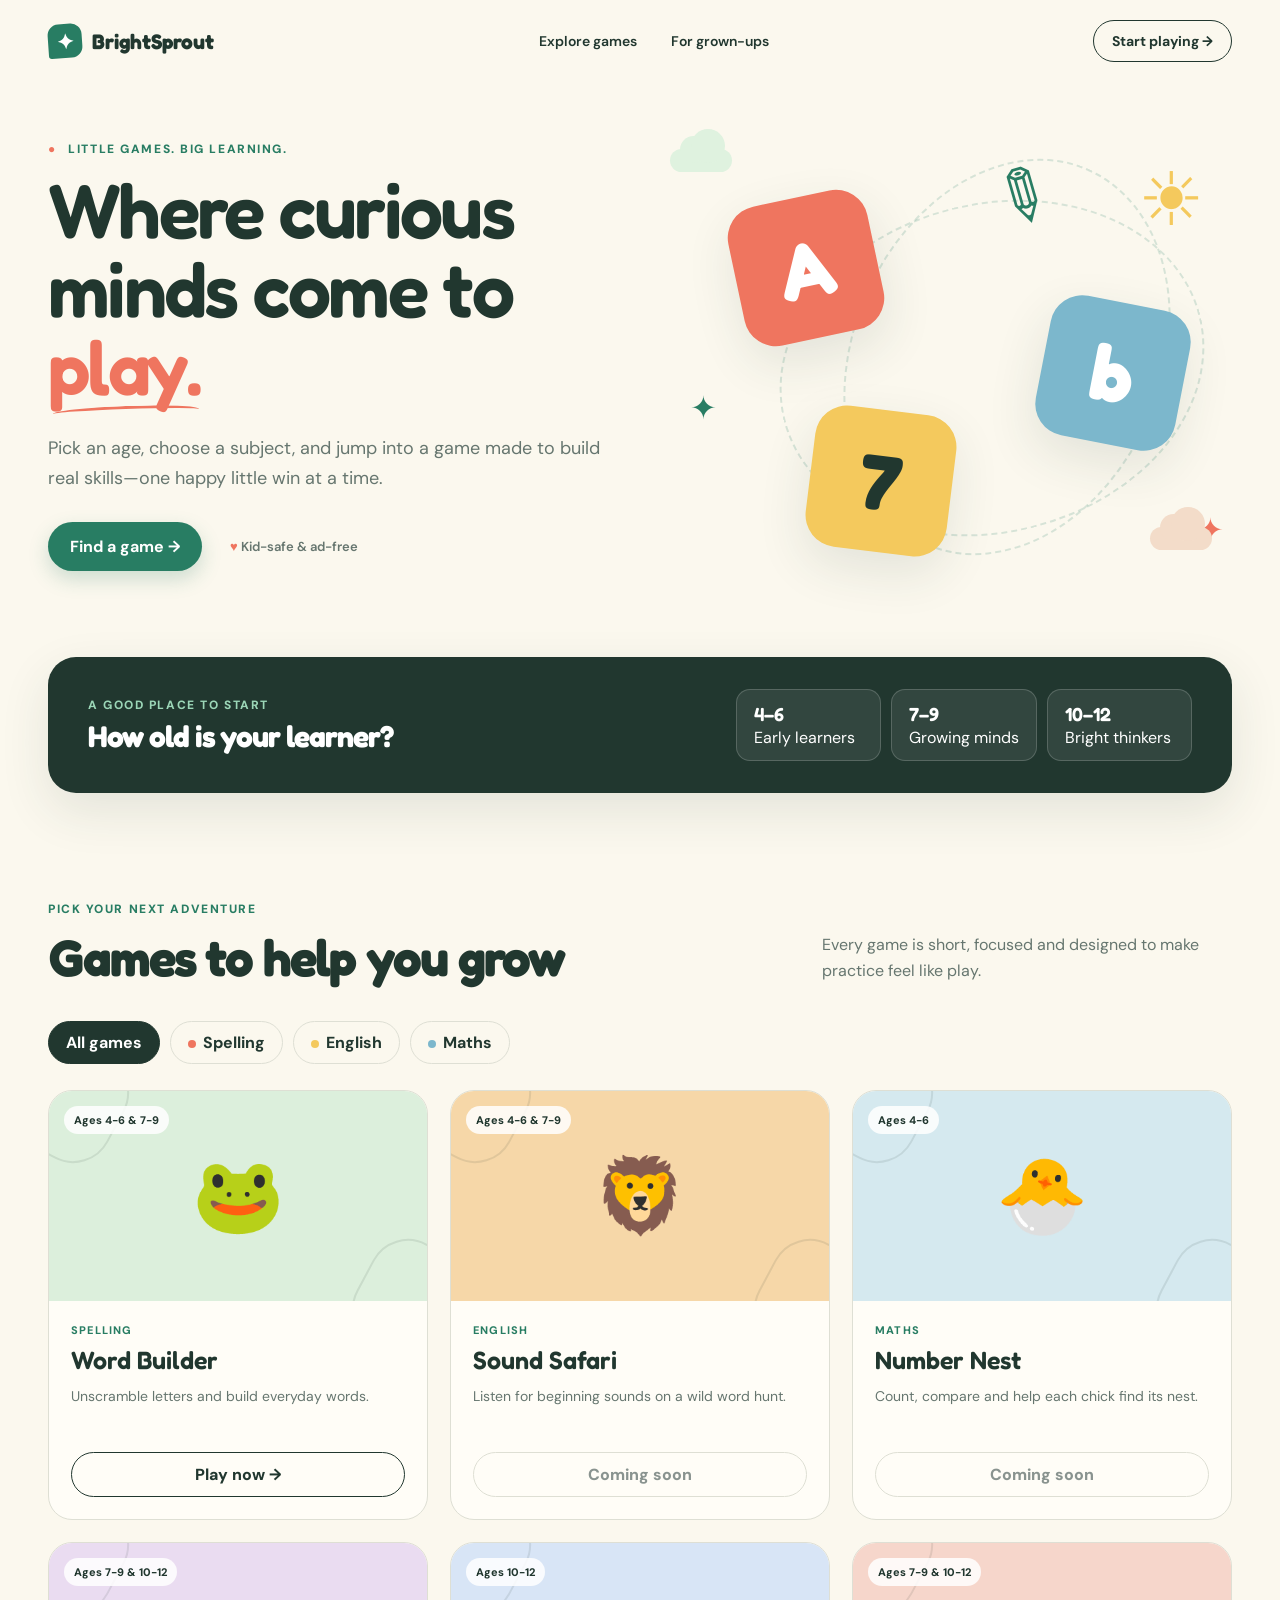
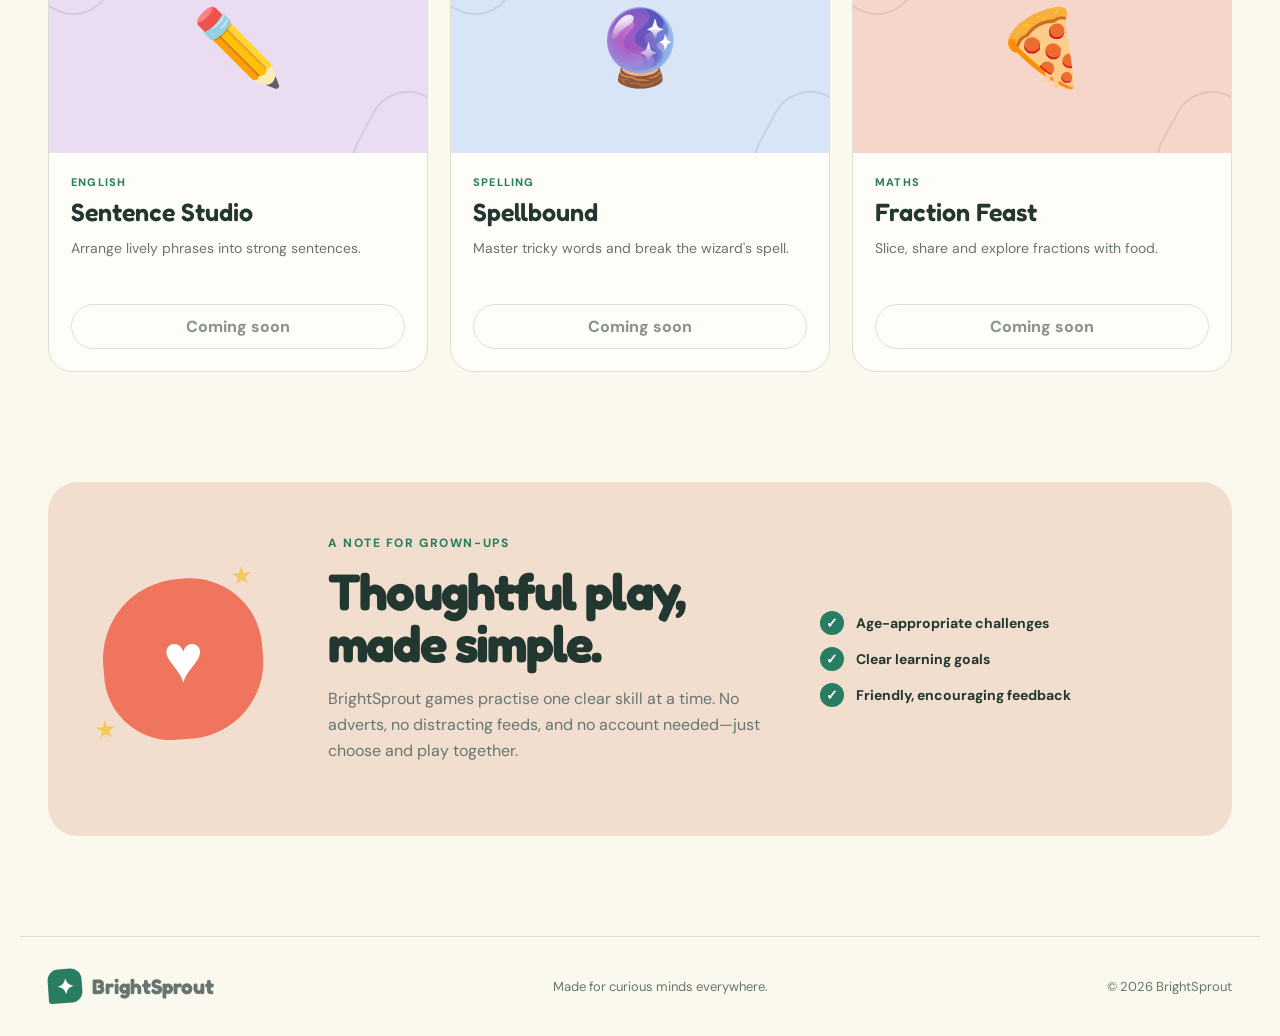
==== index.html @ 4149e148 "Build BrightSprout education game hub" ====
<!doctype html>
<html lang="en">
<head>
  <meta charset="UTF-8">
  <meta name="viewport" content="width=device-width, initial-scale=1.0">
  <meta name="description" content="BrightSprout is a playful home for educational games in spelling, English, maths and more.">
  <title>BrightSprout — Learn, play, grow</title>
  <link rel="preconnect" href="https://fonts.googleapis.com">
  <link rel="preconnect" href="https://fonts.gstatic.com" crossorigin>
  <link href="https://fonts.googleapis.com/css2?family=DM+Sans:wght@400;500;600;700&family=Fredoka:wght@500;600;700&display=swap" rel="stylesheet">
  <link rel="stylesheet" href="styles.css">
</head>
<body>
  <header class="site-header">
    <a class="brand" href="#top" aria-label="BrightSprout home">
      <span class="brand-mark" aria-hidden="true">✦</span>
      <span>BrightSprout</span>
    </a>
    <nav aria-label="Main navigation">
      <a href="#games">Explore games</a>
      <a href="#grown-ups">For grown-ups</a>
    </nav>
    <a class="header-cta" href="#games">Start playing <span aria-hidden="true">→</span></a>
  </header>

  <main id="top">
    <section class="hero">
      <div class="hero-copy">
        <p class="eyebrow"><span>●</span> Little games. Big learning.</p>
        <h1>Where curious minds come to <em>play.</em></h1>
        <p class="hero-text">Pick an age, choose a subject, and jump into a game made to build real skills—one happy little win at a time.</p>
        <div class="hero-actions">
          <a class="button button-primary" href="#games">Find a game <span aria-hidden="true">→</span></a>
          <span class="safe-note"><span aria-hidden="true">♥</span> Kid-safe &amp; ad-free</span>
        </div>
      </div>
      <div class="hero-art" aria-label="Colourful letters and shapes representing playful learning">
        <div class="sun" aria-hidden="true">☀</div>
        <div class="orbit orbit-one"></div>
        <div class="orbit orbit-two"></div>
        <div class="tile tile-a">A</div>
        <div class="tile tile-b">b</div>
        <div class="tile tile-seven">7</div>
        <div class="pencil" aria-hidden="true">✎</div>
        <div class="spark spark-one">✦</div>
        <div class="spark spark-two">✦</div>
        <div class="cloud cloud-one"></div>
        <div class="cloud cloud-two"></div>
      </div>
    </section>

    <section class="quick-pick" aria-labelledby="quick-title">
      <div>
        <p class="section-kicker">A good place to start</p>
        <h2 id="quick-title">How old is your learner?</h2>
      </div>
      <div class="age-pills" role="group" aria-label="Choose an age range">
        <button class="age-pill" data-age="4-6"><span>4–6</span> Early learners</button>
        <button class="age-pill" data-age="7-9"><span>7–9</span> Growing minds</button>
        <button class="age-pill" data-age="10-12"><span>10–12</span> Bright thinkers</button>
      </div>
    </section>

    <section class="games-section" id="games">
      <div class="section-heading">
        <div>
          <p class="section-kicker">Pick your next adventure</p>
          <h2>Games to help you grow</h2>
        </div>
        <p>Every game is short, focused and designed to make practice feel like play.</p>
      </div>

      <div class="filter-row" role="group" aria-label="Filter games by subject">
        <button class="filter active" data-subject="all">All games</button>
        <button class="filter" data-subject="spelling"><span class="filter-dot coral"></span>Spelling</button>
        <button class="filter" data-subject="english"><span class="filter-dot yellow"></span>English</button>
        <button class="filter" data-subject="maths"><span class="filter-dot blue"></span>Maths</button>
      </div>

      <div class="games-grid" id="games-grid"></div>
      <p class="empty-state" id="empty-state" hidden>No games match those filters yet. Try another age or subject.</p>
    </section>

    <section class="grown-ups" id="grown-ups">
      <div class="grown-art" aria-hidden="true">
        <span class="big-heart">♥</span>
        <span class="mini-star one">★</span><span class="mini-star two">★</span>
      </div>
      <div>
        <p class="section-kicker">A note for grown-ups</p>
        <h2>Thoughtful play, made simple.</h2>
        <p>BrightSprout games practise one clear skill at a time. No adverts, no distracting feeds, and no account needed—just choose and play together.</p>
      </div>
      <div class="promise-list">
        <p><span>✓</span> Age-appropriate challenges</p>
        <p><span>✓</span> Clear learning goals</p>
        <p><span>✓</span> Friendly, encouraging feedback</p>
      </div>
    </section>
  </main>

  <footer>
    <a class="brand" href="#top"><span class="brand-mark">✦</span><span>BrightSprout</span></a>
    <p>Made for curious minds everywhere.</p>
    <p>© <span id="year"></span> BrightSprout</p>
  </footer>

  <dialog id="game-dialog" aria-labelledby="game-title">
    <button class="dialog-close" aria-label="Close game">×</button>
    <div class="game-shell">
      <p class="game-label">SPELLING · AGES 7–9</p>
      <h2 id="game-title">Word Builder</h2>
      <p id="game-instruction">Unscramble the letters to make the pictured word.</p>
      <div class="round-progress" aria-label="Game progress"><span id="round-number">1</span> of 5</div>
      <div class="picture-card" id="picture-card" aria-hidden="true">🐸</div>
      <div class="answer-slots" id="answer-slots"></div>
      <div class="letter-bank" id="letter-bank"></div>
      <p class="game-message" id="game-message" aria-live="polite"></p>
      <div class="game-controls">
        <button class="button button-soft" id="clear-answer">Clear</button>
        <button class="button button-primary" id="check-answer">Check word</button>
      </div>
    </div>
  </dialog>

  <script src="app.js"></script>
</body>
</html>
---- styles.css ----
:root {
  --ink: #21372f;
  --muted: #66766f;
  --cream: #fbf8ee;
  --paper: #fffdf7;
  --green: #287d63;
  --green-dark: #1e624e;
  --mint: #dff2df;
  --coral: #ef755f;
  --peach: #f8c9a8;
  --yellow: #f4c95d;
  --blue: #7cb7cc;
  --line: #dedfd4;
  --shadow: 0 18px 50px rgba(37, 68, 57, .11);
}

* { box-sizing: border-box; }
html { scroll-behavior: smooth; }
body { margin: 0; color: var(--ink); background: var(--cream); font-family: "DM Sans", sans-serif; }
button, a { font: inherit; }
button { color: inherit; }
a { color: inherit; text-decoration: none; }

.site-header { min-height: 82px; max-width: 1240px; margin: auto; padding: 18px 28px; display: flex; align-items: center; justify-content: space-between; gap: 24px; }
.brand { display: inline-flex; align-items: center; gap: 10px; font: 700 21px "Fredoka", sans-serif; }
.brand-mark { display: grid; place-items: center; width: 34px; height: 34px; color: white; background: var(--green); border-radius: 11px 11px 11px 3px; transform: rotate(-4deg); }
nav { display: flex; gap: 34px; font-size: 14px; font-weight: 600; }
nav a:hover { color: var(--green); }
.header-cta { padding: 11px 18px; border: 1.5px solid var(--ink); border-radius: 999px; font-size: 14px; font-weight: 700; }

.hero { min-height: 570px; display: grid; grid-template-columns: 1.05fr .95fr; align-items: center; overflow: hidden; max-width: 1380px; margin: 0 auto; padding: 45px max(28px, calc((100vw - 1184px)/2)) 70px; }
.hero-copy { position: relative; z-index: 2; max-width: 650px; }
.eyebrow, .section-kicker { margin: 0 0 16px; color: var(--green); font-size: 12px; line-height: 1; font-weight: 800; letter-spacing: .13em; text-transform: uppercase; }
.eyebrow span { color: var(--coral); margin-right: 7px; }
h1, h2 { margin: 0; font-family: "Fredoka", sans-serif; line-height: 1.02; letter-spacing: -.035em; }
h1 { max-width: 650px; font-size: clamp(54px, 6vw, 84px); font-weight: 600; }
h1 em { color: var(--coral); font-style: normal; position: relative; }
h1 em::after { content: ""; position: absolute; left: 3%; right: 1%; bottom: -4px; height: 8px; border-top: 3px solid var(--coral); border-radius: 50%; transform: rotate(-2deg); }
.hero-text { max-width: 560px; margin: 28px 0; color: var(--muted); font-size: 18px; line-height: 1.65; }
.hero-actions { display: flex; align-items: center; gap: 28px; }
.button { border: 0; border-radius: 999px; padding: 14px 22px; font-weight: 700; cursor: pointer; transition: transform .2s, box-shadow .2s, background .2s; }
.button:hover { transform: translateY(-2px); }
.button-primary { color: white; background: var(--green); box-shadow: 0 8px 20px rgba(40,125,99,.22); }
.button-primary:hover { background: var(--green-dark); }
.button-soft { background: #e9eee8; }
.safe-note { color: var(--muted); font-size: 13px; font-weight: 600; }
.safe-note span { color: var(--coral); }

.hero-art { position: relative; height: 460px; min-width: 500px; }
.sun { position: absolute; top: 25px; right: 28px; color: var(--yellow); font-size: 74px; }
.orbit { position: absolute; border: 2px dashed rgba(40,125,99,.17); border-radius: 50%; }
.orbit-one { width: 430px; height: 330px; right: 25px; top: 76px; transform: rotate(-14deg); }
.orbit-two { width: 310px; height: 410px; right: 70px; top: 25px; transform: rotate(23deg); }
.tile { position: absolute; display: grid; place-items: center; width: 142px; height: 142px; color: white; border-radius: 32px; font: 700 78px "Fredoka"; box-shadow: var(--shadow); }
.tile-a { left: 65px; top: 70px; background: var(--coral); transform: rotate(-12deg); }
.tile-b { right: 48px; top: 175px; background: var(--blue); transform: rotate(11deg); }
.tile-seven { left: 140px; bottom: 35px; color: var(--ink); background: var(--yellow); transform: rotate(7deg); }
.pencil { position: absolute; right: 180px; top: 24px; color: var(--green); font-size: 70px; transform: rotate(29deg); }
.spark { position: absolute; color: var(--green); font-size: 32px; }
.spark-one { left: 20px; top: 260px; }.spark-two { right: 8px; bottom: 36px; color: var(--coral); }
.cloud { position: absolute; width: 62px; height: 23px; background: var(--mint); border-radius: 30px; }
.cloud::before, .cloud::after { content: ""; position: absolute; background: inherit; border-radius: 50%; }
.cloud::before { width: 27px; height: 27px; left: 10px; top: -13px; }.cloud::after { width: 34px; height: 34px; right: 7px; top: -20px; }
.cloud-one { left: 0; top: 22px; }.cloud-two { right: 20px; top: 400px; background: #f3dcc9; }

.quick-pick { max-width: 1184px; margin: 0 auto; padding: 32px 40px; display: flex; align-items: center; justify-content: space-between; gap: 30px; background: var(--ink); color: white; border-radius: 28px; box-shadow: var(--shadow); }
.quick-pick .section-kicker { color: #9bd6b7; margin-bottom: 10px; }
.quick-pick h2 { font-size: 30px; }
.age-pills { display: flex; gap: 10px; }
.age-pill { min-width: 145px; padding: 12px 17px; text-align: left; color: white; background: rgba(255,255,255,.08); border: 1px solid rgba(255,255,255,.18); border-radius: 14px; cursor: pointer; }
.age-pill span { display: block; margin-bottom: 2px; font: 600 19px "Fredoka"; }
.age-pill:hover, .age-pill.active { color: var(--ink); background: var(--yellow); border-color: var(--yellow); }

.games-section { max-width: 1240px; margin: 0 auto; padding: 110px 28px; }
.section-heading { display: flex; justify-content: space-between; align-items: end; gap: 30px; }
.section-heading h2, .grown-ups h2 { font-size: clamp(38px, 4vw, 54px); }
.section-heading > p { max-width: 410px; margin: 0; color: var(--muted); line-height: 1.6; }
.filter-row { display: flex; flex-wrap: wrap; gap: 10px; margin: 38px 0 26px; }
.filter { padding: 10px 17px; background: transparent; border: 1px solid var(--line); border-radius: 999px; font-weight: 700; cursor: pointer; }
.filter.active { color: white; background: var(--ink); border-color: var(--ink); }
.filter-dot { display: inline-block; width: 8px; height: 8px; margin-right: 7px; border-radius: 50%; }.coral { background: var(--coral); }.yellow { background: var(--yellow); }.blue { background: var(--blue); }
.games-grid { display: grid; grid-template-columns: repeat(3, 1fr); gap: 22px; }
.game-card { overflow: hidden; background: var(--paper); border: 1px solid var(--line); border-radius: 24px; transition: transform .25s, box-shadow .25s; }
.game-card:hover { transform: translateY(-6px); box-shadow: var(--shadow); }
.card-art { position: relative; display: grid; place-items: center; height: 210px; background: var(--card-bg); font-size: 74px; overflow: hidden; }
.card-art::before, .card-art::after { content: ""; position: absolute; width: 110px; height: 110px; border: 2px solid rgba(33,55,47,.1); border-radius: 35%; transform: rotate(28deg); }
.card-art::before { left: -40px; top: -48px; }.card-art::after { right: -45px; bottom: -58px; }
.age-tag { position: absolute; top: 15px; left: 15px; padding: 7px 10px; background: rgba(255,255,255,.85); border-radius: 999px; font-size: 11px; font-weight: 800; }
.card-body { padding: 22px; }
.subject-label { margin: 0 0 8px; color: var(--green); font-size: 11px; font-weight: 800; letter-spacing: .11em; text-transform: uppercase; }
.card-body h3 { margin: 0; font: 600 25px "Fredoka"; }
.card-body > p:not(.subject-label) { min-height: 47px; margin: 10px 0 20px; color: var(--muted); font-size: 14px; line-height: 1.6; }
.play-button { width: 100%; padding: 11px; background: transparent; border: 1.5px solid var(--ink); border-radius: 999px; font-weight: 800; cursor: pointer; }
.play-button:hover { color: white; background: var(--green); border-color: var(--green); }
.play-button[disabled] { color: #89938f; border-color: var(--line); cursor: default; }
.empty-state { padding: 40px; text-align: center; color: var(--muted); }

.grown-ups { max-width: 1184px; margin: 0 auto 100px; padding: 55px; display: grid; grid-template-columns: 180px 1fr .8fr; align-items: center; gap: 45px; background: #f2dece; border-radius: 30px; }
.grown-art { position: relative; display: grid; place-items: center; width: 160px; height: 160px; background: var(--coral); border-radius: 50% 45% 48% 42%; transform: rotate(-5deg); }
.big-heart { color: white; font-size: 68px; transform: rotate(5deg); }
.mini-star { position: absolute; color: var(--yellow); font-size: 25px; }.mini-star.one { top: -15px; right: 4px; }.mini-star.two { bottom: 0; left: -15px; }
.grown-ups > div:nth-child(2) > p:last-child { color: var(--muted); line-height: 1.65; }
.promise-list p { margin: 12px 0; font-size: 14px; font-weight: 700; }
.promise-list span { display: inline-grid; place-items: center; width: 24px; height: 24px; margin-right: 9px; color: white; background: var(--green); border-radius: 50%; }

footer { max-width: 1240px; margin: auto; padding: 28px; display: flex; justify-content: space-between; align-items: center; border-top: 1px solid var(--line); color: var(--muted); font-size: 13px; }

dialog { width: min(620px, calc(100% - 28px)); padding: 0; color: var(--ink); background: var(--paper); border: 0; border-radius: 28px; box-shadow: 0 24px 80px rgba(20,38,32,.35); }
dialog::backdrop { background: rgba(22,40,34,.72); backdrop-filter: blur(4px); }
.dialog-close { position: absolute; right: 18px; top: 14px; z-index: 2; width: 38px; height: 38px; background: #edf0ea; border: 0; border-radius: 50%; font-size: 25px; cursor: pointer; }
.game-shell { padding: 38px; text-align: center; }
.game-label { color: var(--green); font-size: 11px; font-weight: 800; letter-spacing: .12em; }
.game-shell h2 { font-size: 42px; }
.game-shell > p { color: var(--muted); }
.round-progress { display: inline-block; padding: 7px 12px; background: #edf0ea; border-radius: 999px; font-size: 12px; font-weight: 800; }
.picture-card { display: grid; place-items: center; width: 125px; height: 125px; margin: 20px auto; background: var(--mint); border-radius: 28px; font-size: 70px; }
.answer-slots, .letter-bank { display: flex; justify-content: center; gap: 8px; min-height: 52px; margin: 18px 0; }
.slot, .letter { display: grid; place-items: center; width: 46px; height: 50px; border-radius: 12px; font: 600 24px "Fredoka"; }
.slot { background: #f0eee5; border-bottom: 3px solid #c9c7ba; }
.letter { background: var(--yellow); border: 0; box-shadow: 0 4px 0 #d3a935; cursor: pointer; text-transform: uppercase; }
.letter:disabled { opacity: .25; box-shadow: none; }
.game-message { min-height: 24px; font-weight: 700; }
.game-message.success { color: var(--green); }.game-message.error { color: var(--coral); }
.game-controls { display: flex; justify-content: center; gap: 10px; margin-top: 12px; }

@media (max-width: 900px) {
  nav { display: none; }
  .hero { min-height: auto; grid-template-columns: 1fr; padding-top: 55px; }
  .hero-art { height: 390px; max-width: 560px; width: 100%; margin: 10px auto 0; transform: scale(.86); }
  .quick-pick { margin: 0 20px; flex-direction: column; align-items: flex-start; }
  .age-pills { width: 100%; }.age-pill { flex: 1; }
  .games-grid { grid-template-columns: repeat(2, 1fr); }
  .grown-ups { margin: 0 20px 70px; grid-template-columns: 130px 1fr; }.promise-list { grid-column: 1 / -1; }
}
@media (max-width: 620px) {
  .site-header { padding: 15px 18px; }.header-cta { display: none; }
  .hero { padding-left: 20px; padding-right: 20px; }.hero-art { min-width: 420px; margin-left: -35px; }
  .hero-actions { align-items: flex-start; flex-direction: column; gap: 16px; }
  .age-pills { flex-direction: column; }.age-pill { width: 100%; }
  .section-heading { align-items: flex-start; flex-direction: column; }
  .games-section { padding: 80px 20px; }.games-grid { grid-template-columns: 1fr; }
  .grown-ups { padding: 35px 25px; grid-template-columns: 1fr; }.grown-art { width: 120px; height: 120px; }
  footer { align-items: flex-start; flex-direction: column; gap: 14px; }
  .game-shell { padding: 34px 18px 25px; }.slot, .letter { width: 40px; height: 45px; }
}
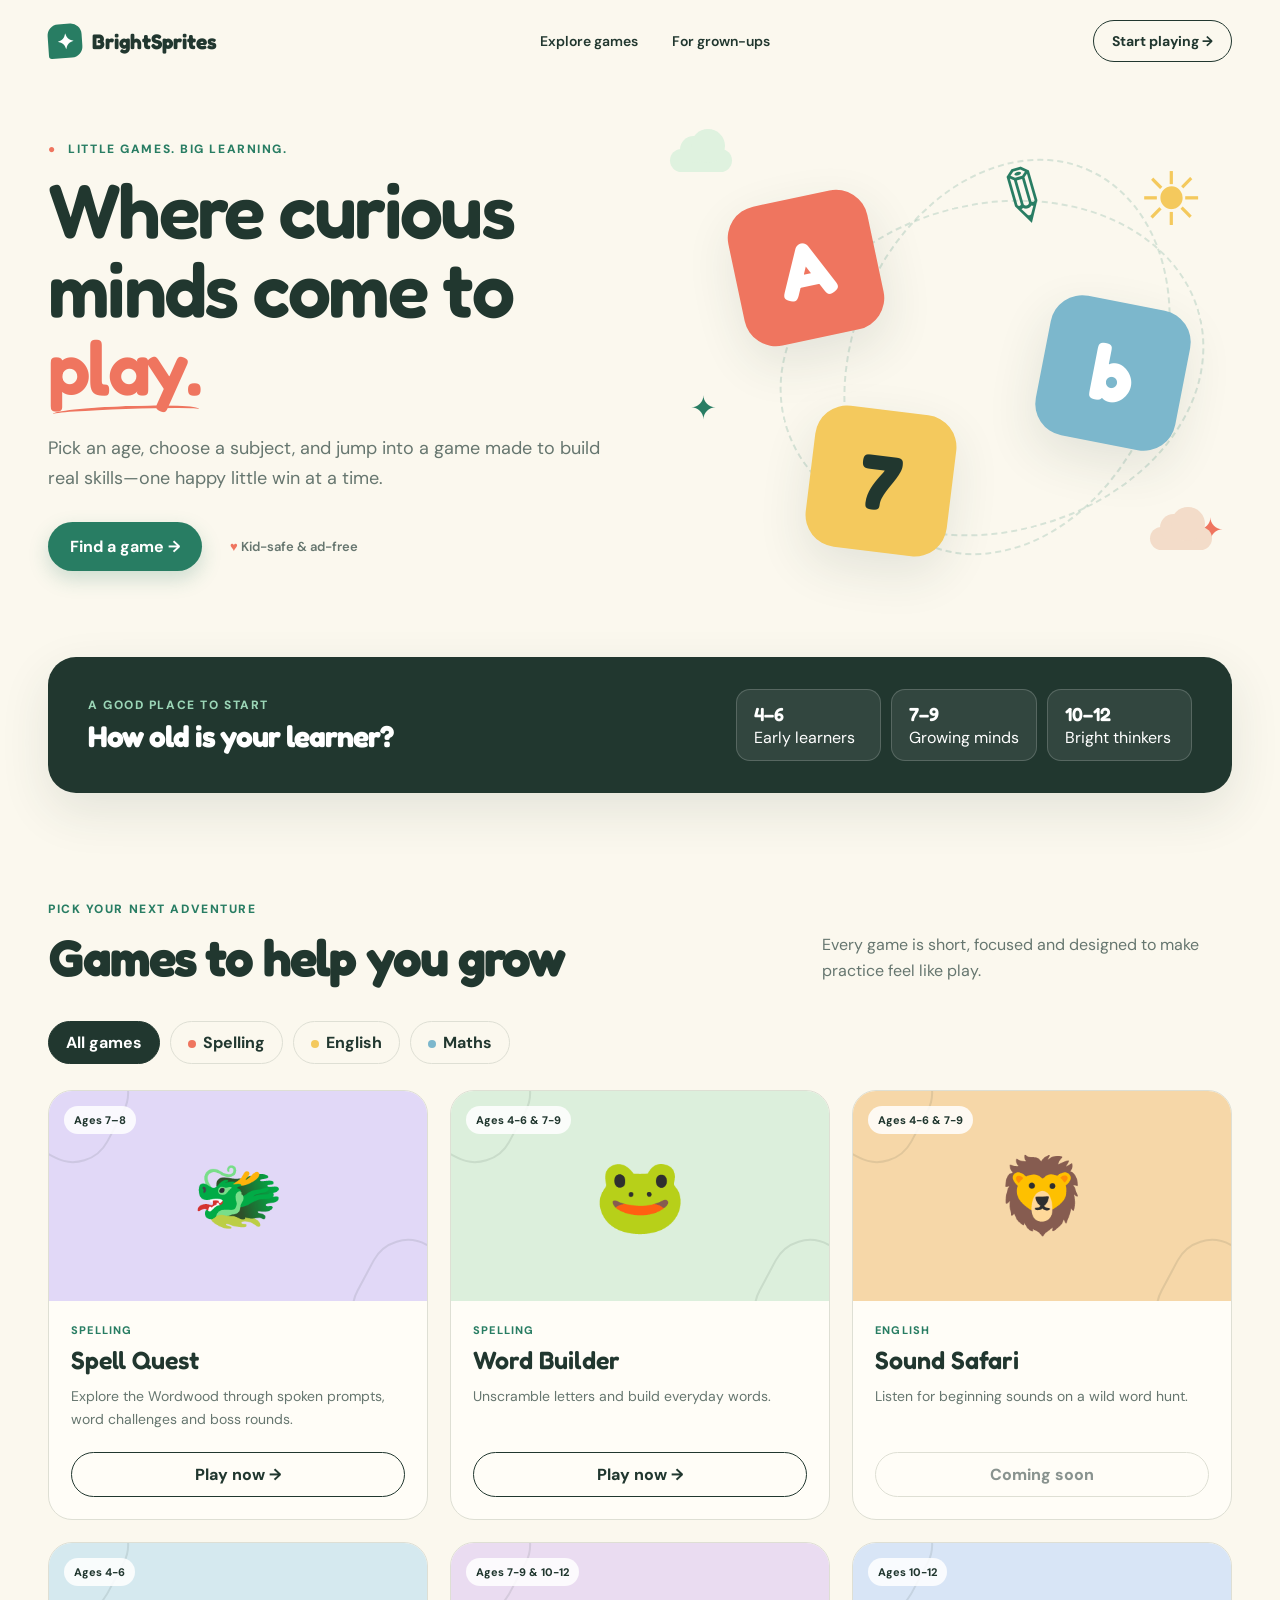
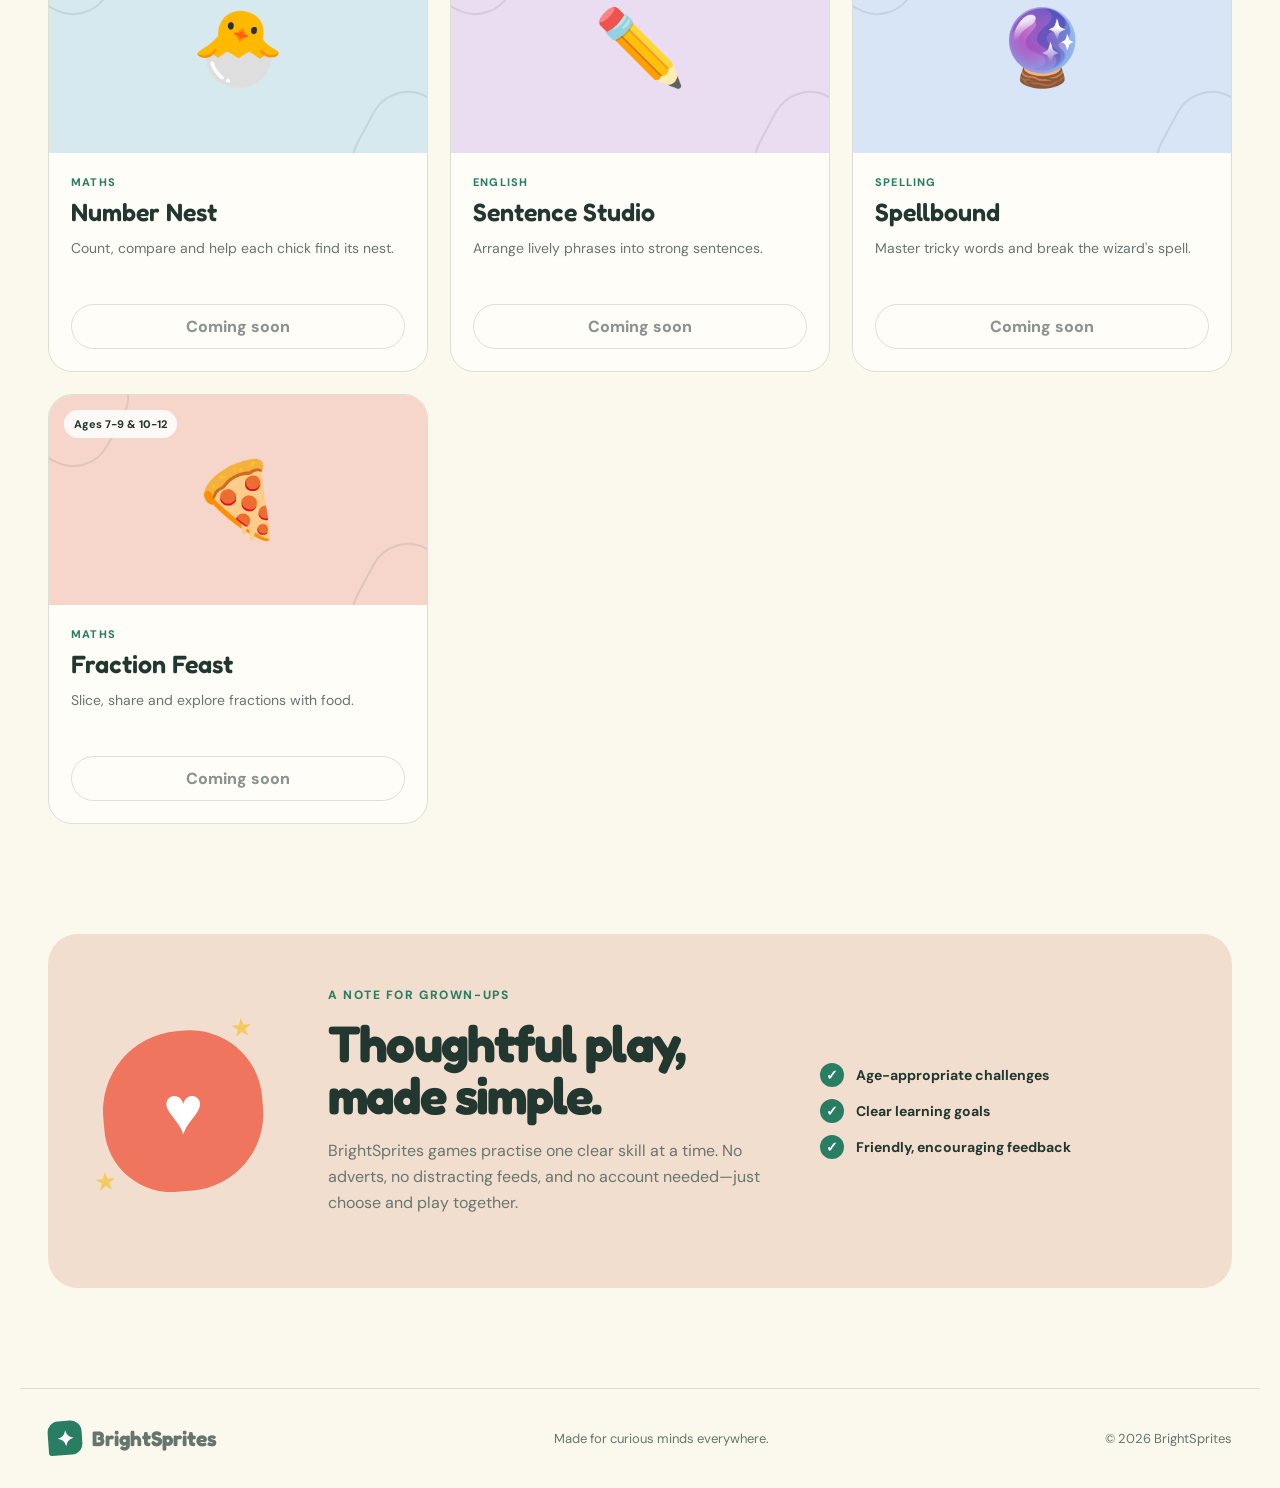
==== commit f43e7ad5: "Rename education hub to BrightSprites and document new Cloudflare address" ====
--- a/index.html
+++ b/index.html
@@ -3,8 +3,8 @@
 <head>
   <meta charset="UTF-8">
   <meta name="viewport" content="width=device-width, initial-scale=1.0">
-  <meta name="description" content="BrightSprout is a playful home for educational games in spelling, English, maths and more.">
-  <title>BrightSprout — Learn, play, grow</title>
+  <meta name="description" content="BrightSprites is a playful home for educational games in spelling, English, maths and more.">
+  <title>BrightSprites — Learn, play, grow</title>
   <link rel="preconnect" href="https://fonts.googleapis.com">
   <link rel="preconnect" href="https://fonts.gstatic.com" crossorigin>
   <link href="https://fonts.googleapis.com/css2?family=DM+Sans:wght@400;500;600;700&family=Fredoka:wght@500;600;700&display=swap" rel="stylesheet">
@@ -12,9 +12,9 @@
 </head>
 <body>
   <header class="site-header">
-    <a class="brand" href="#top" aria-label="BrightSprout home">
+    <a class="brand" href="#top" aria-label="BrightSprites home">
       <span class="brand-mark" aria-hidden="true">✦</span>
-      <span>BrightSprout</span>
+      <span>BrightSprites</span>
     </a>
     <nav aria-label="Main navigation">
       <a href="#games">Explore games</a>
@@ -89,7 +89,7 @@
       <div>
         <p class="section-kicker">A note for grown-ups</p>
         <h2>Thoughtful play, made simple.</h2>
-        <p>BrightSprout games practise one clear skill at a time. No adverts, no distracting feeds, and no account needed—just choose and play together.</p>
+        <p>BrightSprites games practise one clear skill at a time. No adverts, no distracting feeds, and no account needed—just choose and play together.</p>
       </div>
       <div class="promise-list">
         <p><span>✓</span> Age-appropriate challenges</p>
@@ -100,9 +100,9 @@
   </main>
 
   <footer>
-    <a class="brand" href="#top"><span class="brand-mark">✦</span><span>BrightSprout</span></a>
+    <a class="brand" href="#top"><span class="brand-mark">✦</span><span>BrightSprites</span></a>
     <p>Made for curious minds everywhere.</p>
-    <p>© <span id="year"></span> BrightSprout</p>
+    <p>© <span id="year"></span> BrightSprites</p>
   </footer>
 
   <dialog id="game-dialog" aria-labelledby="game-title">
